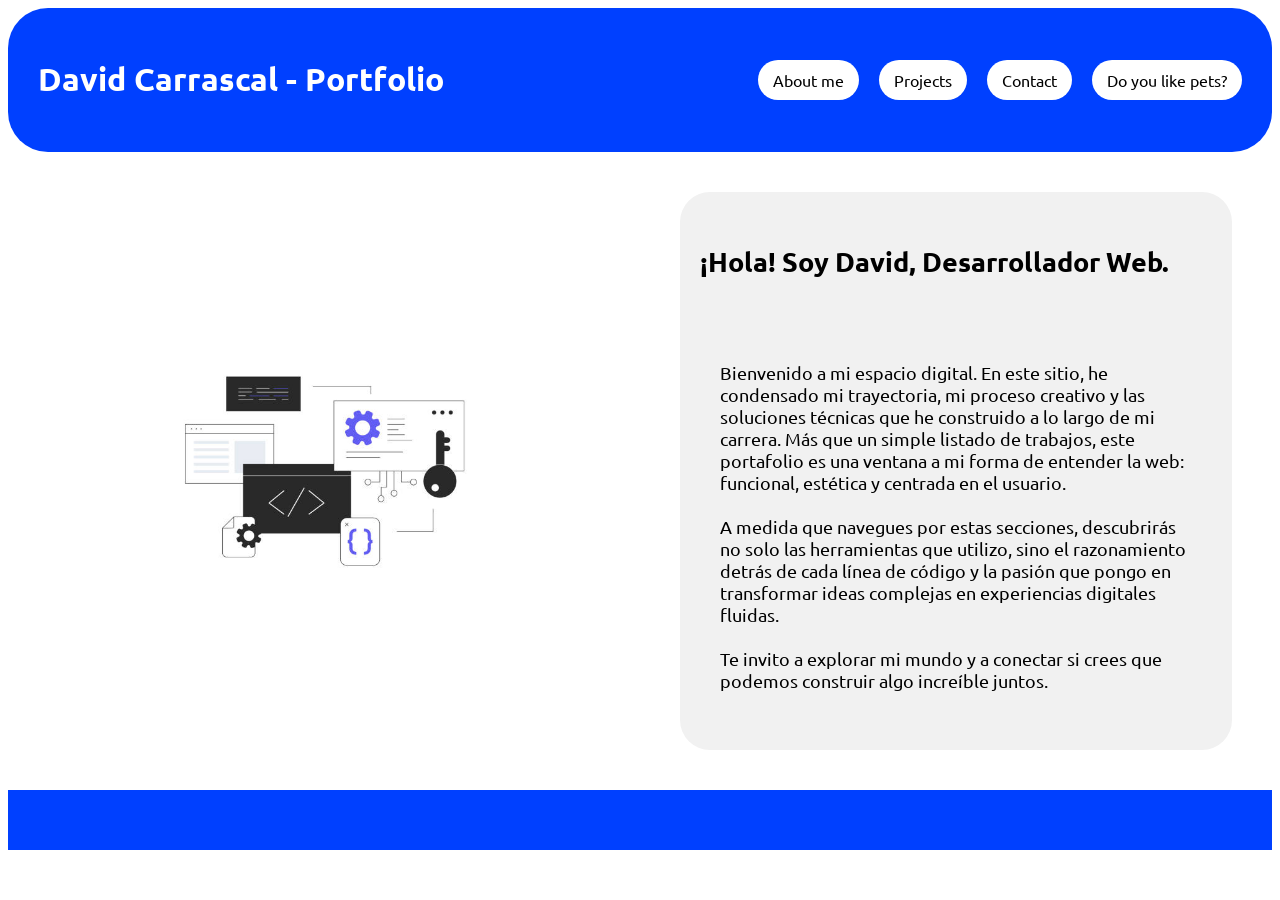
==== index.html @ 627be02f "Estuve trabajando en dar estilos con css" ====
<!DOCTYPE html>
<html lang="es">

<head>
    <meta charset="UTF-8">
    <meta name="viewport" content="width=device-width, initial-scale=1.0">
    <title>Portfolio David Carrascal</title>
    <link rel="stylesheet" href="/src/css/style.css">
    <link rel="shortcut icon" href="/public/icons/icon_portfolio.ico" type="image/x-icon">
    <link rel="preconnect" href="https://fonts.googleapis.com">
    <link rel="preconnect" href="https://fonts.gstatic.com" crossorigin>
    <link
        href="https://fonts.googleapis.com/css2?family=Ubuntu:ital,wght@0,300;0,400;0,500;0,700;1,300;1,400;1,500;1,700&display=swap"
        rel="stylesheet">

    <link rel="stylesheet" href="./src/css/font-ubuntu.css">
</head>

<body>

    <header id="header_index">
        <h1 class="ubuntu-bold">David Carrascal - Portfolio</h1>

        <nav class="ubuntu-regular nav_index">
            <section><a href="./src/views/about_me.html">About me</a></section>
            <section><a href="./src/views/projects.html">Projects</a></section>
            <section><a href="./src/views/contacts.html">Contact</a></section>
            <section><a href="./mascotas.html">Do you like pets?</a></section>
        </nav>

    </header>
    <main class="ubuntu-regular main-index">

        <div class="div-img-index">
            <img class="img-index" src="./public/img/dcc/Img-index.webp" alt="David Carrascal">
        </div>

        <div class="text-box">
            <h2 id="h1-index">¡Hola! Soy David, Desarrollador Web. </h2>
            <p id="p-main-index">
                <br>


                Bienvenido a mi espacio digital. En este sitio, he condensado mi trayectoria, mi proceso creativo y las
                soluciones técnicas que he construido a lo largo de mi carrera. Más que un simple listado de trabajos,
                este portafolio es una ventana a mi forma de entender la web: funcional, estética y centrada en el
                usuario. <br><br>

                A medida que navegues por estas secciones, descubrirás no solo las herramientas que utilizo, sino el
                razonamiento detrás de cada línea de código y la pasión que pongo en transformar ideas complejas en
                experiencias digitales fluidas. <br><br>
                Te invito a explorar mi mundo y a conectar si crees que podemos
                construir algo increíble juntos. <br>
            </p>
        </div>
    </main>

    <footer id="footer-index">

    </footer>

</body>

</html>
---- src/css/style.css ----
a {
    text-decoration: none;

}

#header_index {
    background-color: rgb(0, 64, 255);
    color: white;
    align-items: center;
    padding: 30px;
    justify-content: space-between;
    display: flex;
    border-radius: 40px;

}

.header-about-me {
    background-color: rgb(245, 245, 247);
    color: rgb(0, 64, 255);
    align-items: center;
    padding: 30px;
    justify-content: space-between;
    display: flex;
    border-color: gray;
    border-width: 2px;

}

#main-about-me {
    background-color: rgb(0, 64, 255);
    padding: 20px 20px;
    text-align: left;
    border-radius: 40px;
}

.nav_index section a {
    color: rgb(0, 0, 0);
    padding: 10px 15px;
    border-radius: 20px;
    transition: 0.3s ease;
    background-color: rgb(255, 255, 255);
    display: flex;

}

.nav_index {
    display: flex;
    flex-direction: row;
    justify-content: right; 
    gap: 20px;
    list-style: none;

}

.nav_index section :hover{
    background-color: rgb(199, 199, 199);
    
}

#p-main-index{
    padding: 20px 20px;
    text-align: left;
}

.text-box {
    font-size: large;
    border: 2px rgb(0, 0, 0);
    display: flex;
    padding: 20px;
    margin: 40px;
    border-radius: 30px;
    background-color: rgb(241, 241, 241);
    flex-direction: column;
    padding-top: 30px;
}

.main-index {
    grid-template-columns: 1fr 1fr;
    display: grid;
}
#main-about-me {
    grid-template-columns: 1fr 1fr;
    display: grid;
}

.img-index {
    width: 60%;
    height: auto;
    border-radius: 30px;
}

.div-img-index {
    display: flex;
    justify-content: center;
    align-items: center;
}
#footer-index {
    background-color: rgb(0, 64, 255);
    color: white;
    align-items: center;
    padding: 30px;
    justify-content: center;
    display: flex;
}

.nav-about-me section a{
    color: rgb(255, 255, 255);
    padding: 10px 15px;
    border-radius: 20px;
    transition: 0.3s ease;
    background-color: rgb(0, 64, 255);
    display: flex;
}
---- src/css/font-ubuntu.css ----
.ubuntu-light {
  font-family: "Ubuntu", sans-serif;
  font-weight: 300;
  font-style: normal;
}

.ubuntu-regular {
  font-family: "Ubuntu", sans-serif;
  font-weight: 400;
  font-style: normal;
}

.ubuntu-medium {
  font-family: "Ubuntu", sans-serif;
  font-weight: 500;
  font-style: normal;
}

.ubuntu-bold {
  font-family: "Ubuntu", sans-serif;
  font-weight: 700;
  font-style: normal;
}

.ubuntu-light-italic {
  font-family: "Ubuntu", sans-serif;
  font-weight: 300;
  font-style: italic;
}

.ubuntu-regular-italic {
  font-family: "Ubuntu", sans-serif;
  font-weight: 400;
  font-style: italic;
}

.ubuntu-medium-italic {
  font-family: "Ubuntu", sans-serif;
  font-weight: 500;
  font-style: italic;
}

.ubuntu-bold-italic {
  font-family: "Ubuntu", sans-serif;
  font-weight: 700;
  font-style: italic;
}
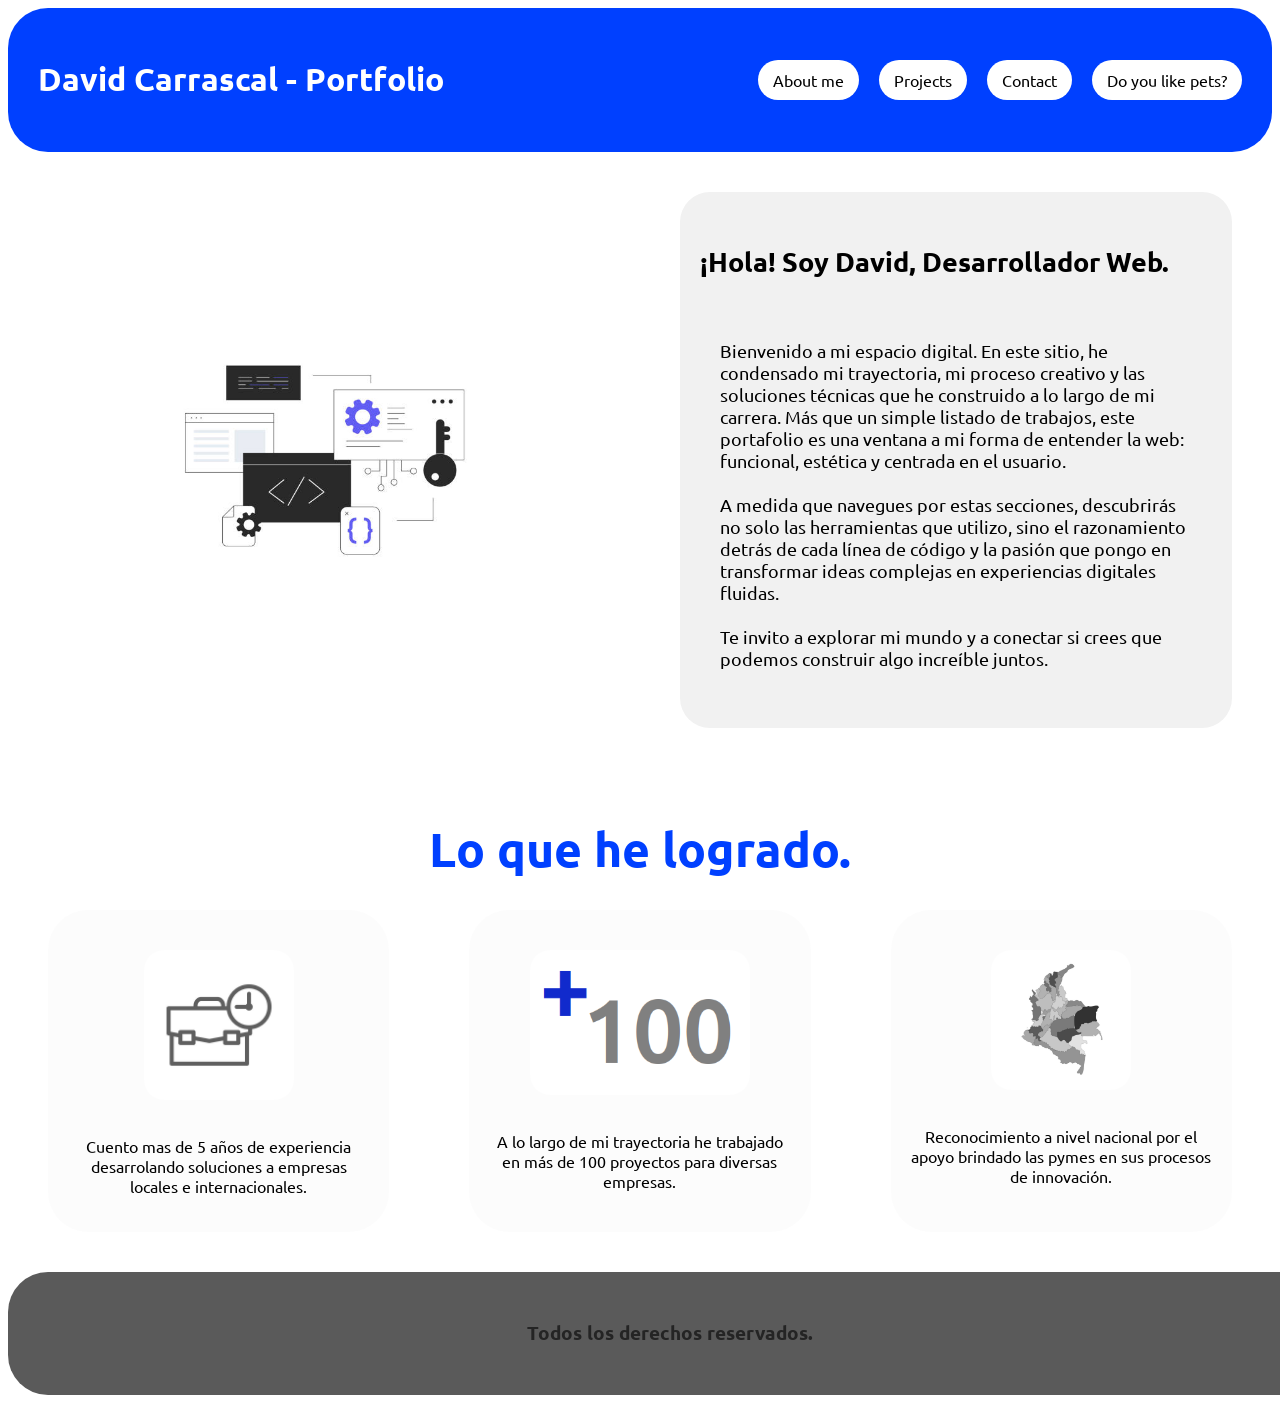
==== commit d935402a: "he trabajado en la pestaña principal dando estilos" ====
--- a/index.html
+++ b/index.html
@@ -30,33 +30,58 @@
 
     </header>
     <main class="ubuntu-regular main-index">
+        <section id="section1-index">
+            <div class="div-img-index">
+                <img class="img-index" src="./public/img/dcc/Img-index.webp" alt="David Carrascal">
+            </div>
 
-        <div class="div-img-index">
-            <img class="img-index" src="./public/img/dcc/Img-index.webp" alt="David Carrascal">
-        </div>
+            <div class="text-box">
+                <h2 id="h1-index">¡Hola! Soy David, Desarrollador Web. </h2>
+                <p id="p-main-index">  
 
-        <div class="text-box">
-            <h2 id="h1-index">¡Hola! Soy David, Desarrollador Web. </h2>
-            <p id="p-main-index">
-                <br>
+                    Bienvenido a mi espacio digital. En este sitio, he condensado mi trayectoria, mi proceso creativo y
+                    las
+                    soluciones técnicas que he construido a lo largo de mi carrera. Más que un simple listado de
+                    trabajos,
+                    este portafolio es una ventana a mi forma de entender la web: funcional, estética y centrada en el
+                    usuario. <br><br>
 
+                    A medida que navegues por estas secciones, descubrirás no solo las herramientas que utilizo, sino el
+                    razonamiento detrás de cada línea de código y la pasión que pongo en transformar ideas complejas en
+                    experiencias digitales fluidas. <br><br>
+                    Te invito a explorar mi mundo y a conectar si crees que podemos
+                    construir algo increíble juntos. <br>
+                </p>
+            </div>
+        </section>
+        <section>
+            <div id="title-main-index">
+                <h1>Lo que he logrado.</h1>
+            </div>
+        </section>
 
-                Bienvenido a mi espacio digital. En este sitio, he condensado mi trayectoria, mi proceso creativo y las
-                soluciones técnicas que he construido a lo largo de mi carrera. Más que un simple listado de trabajos,
-                este portafolio es una ventana a mi forma de entender la web: funcional, estética y centrada en el
-                usuario. <br><br>
+        <section id="section2-index">
 
-                A medida que navegues por estas secciones, descubrirás no solo las herramientas que utilizo, sino el
-                razonamiento detrás de cada línea de código y la pasión que pongo en transformar ideas complejas en
-                experiencias digitales fluidas. <br><br>
-                Te invito a explorar mi mundo y a conectar si crees que podemos
-                construir algo increíble juntos. <br>
-            </p>
-        </div>
+            <div id="box1">
+                <img class="img1-div-index" src="/public/img/dcc/istockphoto-1161199631-612x612.webp"
+                    alt="Imagen de experiencia">
+                <p>Cuento mas de 5 años de experiencia desarrolando soluciones a empresas locales e internacionales.</p>
+
+            </div>
+            <div id="box2">
+                <img class="img2-div-index" src="/public/img/dcc/Captura desde 2026-04-13 13-21-13.png"
+                    alt="Imagen de proyectos">
+                <p>A lo largo de mi trayectoria he trabajado en más de 100 proyectos para diversas empresas.</p>
+            </div>
+            <div id="box3">
+                <img class="img3-div-index" src="/public/img/dcc/mapofcolombia.webp" alt="Mapa de colombia">
+                <p>Reconocimiento a nivel nacional por el apoyo brindado las pymes en sus procesos de innovación.</p>
+            </div>
+        </section>
     </main>
 
-    <footer id="footer-index">
-
+    <footer class="ubuntu-regular" id="footer-index">
+        <h3>Todos los derechos reservados.</h3>
     </footer>
 
 </body>
--- a/src/css/style.css
+++ b/src/css/style.css
@@ -63,6 +63,16 @@
     text-align: left;
 }
 
+#title-main-index{
+    color: rgb(0, 64, 255);
+    width: 100%;
+    height: 10px;
+    text-align: center;
+    margin-top: 10px;
+    margin-bottom: 10px;
+    display: inline-block;
+    font-size: 2rem;
+}
 .text-box {
     font-size: large;
     border: 2px rgb(0, 0, 0);
@@ -75,10 +85,52 @@
     padding-top: 30px;
 }
 
-.main-index {
+#box1 {
+    border: 4px  rgb(215, 215, 215);
+    flex-direction: column;
+    align-items: center;
+    text-align: center ;
+    display: flex;
+    padding: 20px;
+    margin: 40px;
+    border-radius: 40px;
+    background-color: rgba(241, 241, 241, 0.244);
+}
+
+#box2 {
+    border: 4px  rgb(215, 215, 215);
+    flex-direction: column;
+    align-items: center;
+    text-align: center ;
+    display: flex;
+    padding: 20px;
+    margin: 40px;
+    border-radius: 40px;
+    background-color: rgba(241, 241, 241, 0.244);
+}
+
+#box3 {
+    border: 4px  rgb(215, 215, 215);
+    flex-direction: column;
+    align-items: center;
+    text-align: center ;
+    display: flex;
+    padding: 20px;
+    margin: 40px;
+    border-radius: 40px;
+    background-color: rgba(241, 241, 241, 0.244);
+}
+
+#section1-index {
     grid-template-columns: 1fr 1fr;
     display: grid;
 }
+
+#section2-index {
+    grid-template-columns: 1fr 1fr 1fr;
+    display: grid;
+}
+
 #main-about-me {
     grid-template-columns: 1fr 1fr;
     display: grid;
@@ -89,6 +141,29 @@
     height: auto;
     border-radius: 30px;
 }
+.img1-div-index {
+    display: flex;
+    padding: 20px;
+    border-radius: 40px;
+    justify-content: center;
+    max-width: 150px;
+}
+
+.img2-div-index {
+    display: flex;
+    padding: 20px;
+    border-radius: 40px;
+    justify-content: center;
+    max-width: 220px;
+}
+.img3-div-index {
+    display: flex;
+    padding: 20px;
+    border-radius: 40px;
+    justify-content: center;
+    max-width: 140px;
+}
+
 
 .div-img-index {
     display: flex;
@@ -96,12 +171,15 @@
     align-items: center;
 }
 #footer-index {
-    background-color: rgb(0, 64, 255);
-    color: white;
+    background-color: rgb(90, 90, 90);
+    color: rgb(36, 36, 36);
     align-items: center;
     padding: 30px;
     justify-content: center;
-    display: flex;
+    display:flex;
+    border-radius: 40px;
+    width: 100%;
+    position: relative
 }
 
 .nav-about-me section a{
@@ -111,4 +189,4 @@
     transition: 0.3s ease;
     background-color: rgb(0, 64, 255);
     display: flex;
-}+}
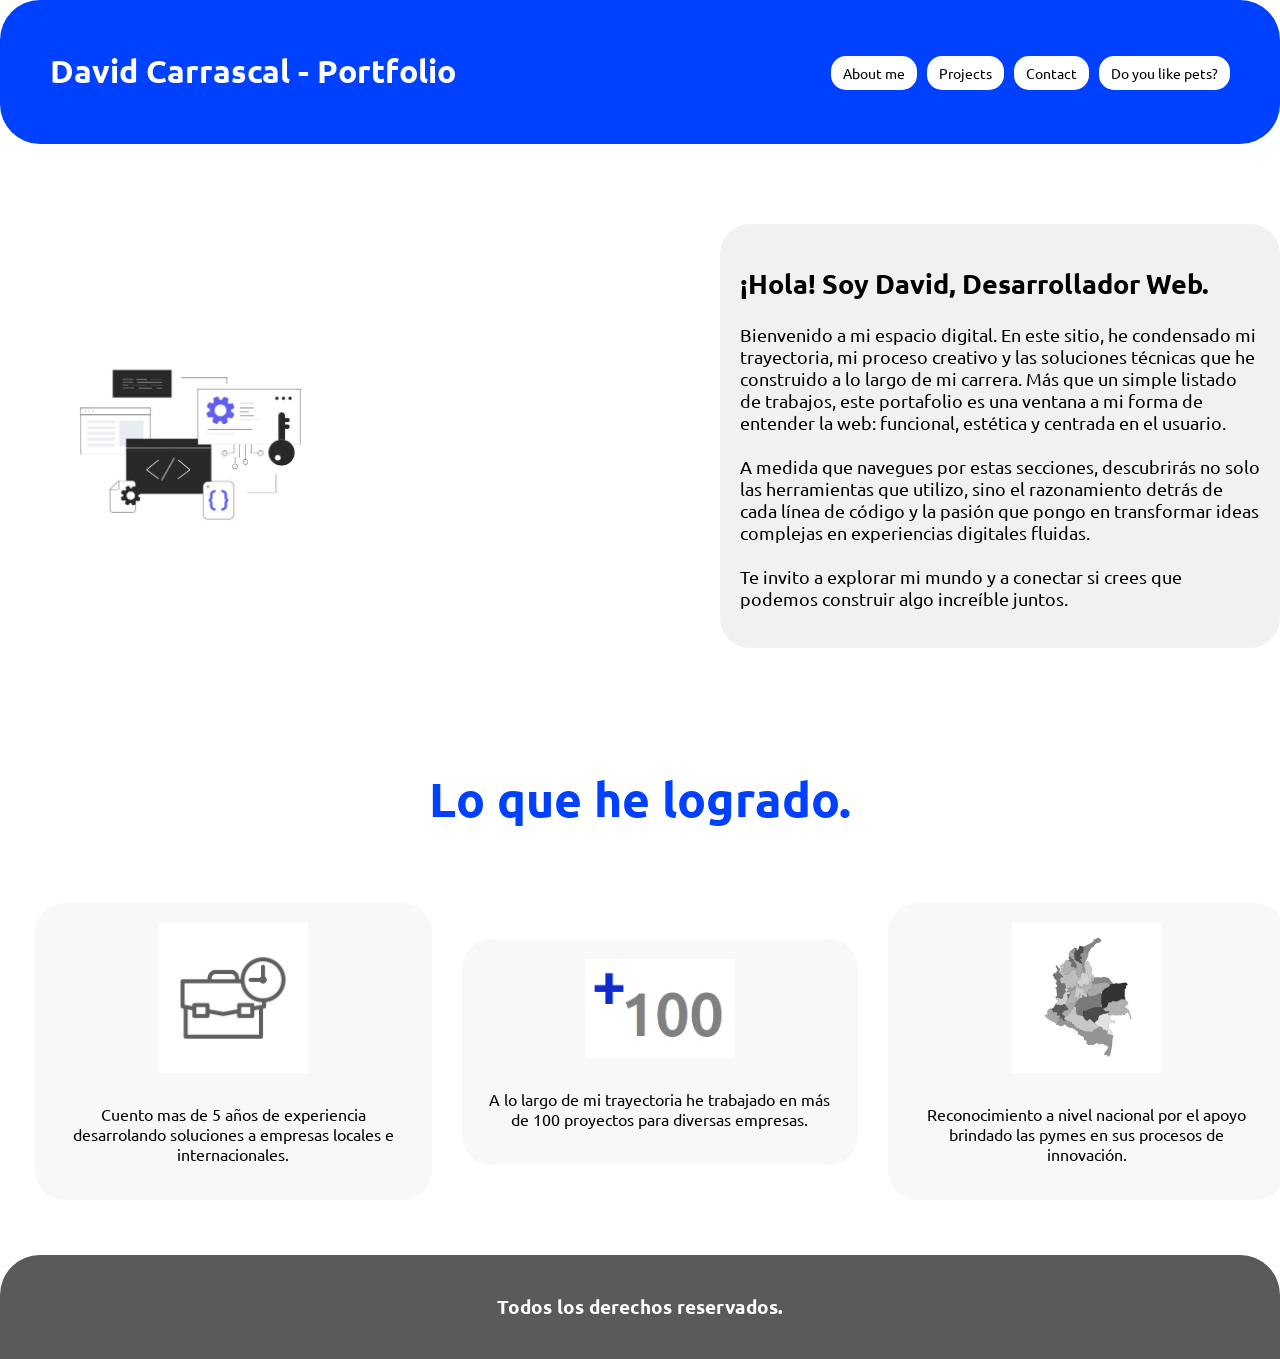
==== commit 24867731: "estoy trabajando en responsive" ====
--- a/index.html
+++ b/index.html
@@ -5,7 +5,7 @@
     <meta charset="UTF-8">
     <meta name="viewport" content="width=device-width, initial-scale=1.0">
     <title>Portfolio David Carrascal</title>
-    <link rel="stylesheet" href="/src/css/style.css">
+    <link rel="stylesheet" href="/src/css/index.css">
     <link rel="shortcut icon" href="/public/icons/icon_portfolio.ico" type="image/x-icon">
     <link rel="preconnect" href="https://fonts.googleapis.com">
     <link rel="preconnect" href="https://fonts.gstatic.com" crossorigin>
@@ -21,7 +21,7 @@
     <header id="header_index">
         <h1 class="ubuntu-bold">David Carrascal - Portfolio</h1>
 
-        <nav class="ubuntu-regular nav_index">
+        <nav class="ubuntu-regular nav_index menu-index">
             <section><a href="./src/views/about_me.html">About me</a></section>
             <section><a href="./src/views/projects.html">Projects</a></section>
             <section><a href="./src/views/contacts.html">Contact</a></section>
@@ -37,7 +37,7 @@
 
             <div class="text-box">
                 <h2 id="h1-index">¡Hola! Soy David, Desarrollador Web. </h2>
-                <p id="p-main-index">  
+                <p id="p-main-index">
 
                     Bienvenido a mi espacio digital. En este sitio, he condensado mi trayectoria, mi proceso creativo y
                     las
--- a/src/css/index.css
+++ b/src/css/index.css
@@ -0,0 +1,156 @@
+/* --- ESTILOS GENERALES --- */
+a {
+    text-decoration: none;
+}
+
+body {
+    margin: 0;
+    overflow-x: hidden;
+    /* Evita scroll horizontal */
+}
+
+/* --- HEADER --- */
+#header_index {
+    background-color: rgb(0, 64, 255);
+    color: white;
+    padding: 20px;
+    display: flex;
+    flex-direction: column;
+    /* Móvil: uno debajo del otro */
+    align-items: center;
+    text-align: center;
+    box-sizing: border-box;
+    width: 100%;
+    /* Redondeado solo abajo para móvil */
+    gap: 20px;
+}
+
+
+.nav_index {
+    display: flex;
+    flex-wrap: wrap;
+    /* Permite que los botones bajen si no caben */
+    justify-content: center;
+    gap: 10px;
+    list-style: none;
+    padding: 0;
+}
+
+.nav_index section a {
+    color: rgb(0, 0, 0);
+    padding: 8px 12px;
+    border-radius: 15px;
+    transition: 0.3s ease;
+    background-color: rgb(255, 255, 255);
+    font-size: 0.9rem;
+}
+
+/* --- SECCIONES PRINCIPALES --- */
+#section1-index,
+#section2-index,
+#main-about-me {
+    display: flex;
+    flex-direction: column;
+    /* Apilado en móvil */
+    align-items: center;
+    width: 100%;
+}
+
+.text-box,
+#box1,
+#box2,
+#box3 {
+    font-size: 1rem;
+    padding: 20px;
+    margin: 15px;
+    /* Margen reducido en móvil */
+    border-radius: 30px;
+    background-color: rgb(241, 241, 241);
+    box-sizing: border-box;
+}
+
+#box1,
+#box2,
+#box3 {
+    background-color: rgba(241, 241, 241, 0.5);
+    display: flex;
+    flex-direction: column;
+    align-items: center;
+    text-align: center;
+}
+
+/* --- IMÁGENES --- */
+.img-index {
+    width: 80%;
+    /* Más grande en móvil */
+    max-width: 300px;
+    height: auto;
+    border-radius: 30px;
+    margin-top: 20px;
+}
+
+.img1-div-index,
+.img2-div-index,
+.img3-div-index {
+    width: 100%;
+    max-width: 150px;
+    height: auto;
+    margin-bottom: 15px;
+}
+
+/* --- TÍTULOS --- */
+#title-main-index {
+    color: rgb(0, 64, 255);
+    text-align: center;
+    margin: 30px 0;
+    font-size: 1.5rem;
+}
+
+/* --- FOOTER --- */
+#footer-index {
+    background-color: rgb(90, 90, 90);
+    color: white;
+    padding: 20px;
+    text-align: center;
+    border-radius: 40px 40px 0 0;
+    margin-top: 20px;
+}
+
+/* --- MEDIA QUERY: PANTALLAS GRANDES (PC) --- */
+@media (min-width: 800px) {
+    #header_index {
+        flex-direction: row;
+        /* Horizontal en PC */
+        justify-content: space-between;
+        padding: 30px 50px;
+        border-radius: 40px;
+    }
+
+    .nav_index {
+        justify-content: flex-end;
+    }
+
+    #section1-index {
+        display: grid;
+        grid-template-columns: 1fr 1fr;
+        /* Dos columnas */
+        align-items: center;
+        padding: 40px;
+    }
+
+    #section2-index {
+        display: grid;
+        grid-template-columns: 1fr 1fr 1fr;
+        /* Tres columnas */
+        padding: 20px;
+    }
+
+    .text-box {
+        margin: 40px;
+        font-size: large;
+    }
+
+    #title-main-index {
+        font-size: 2rem;
+    }
+}
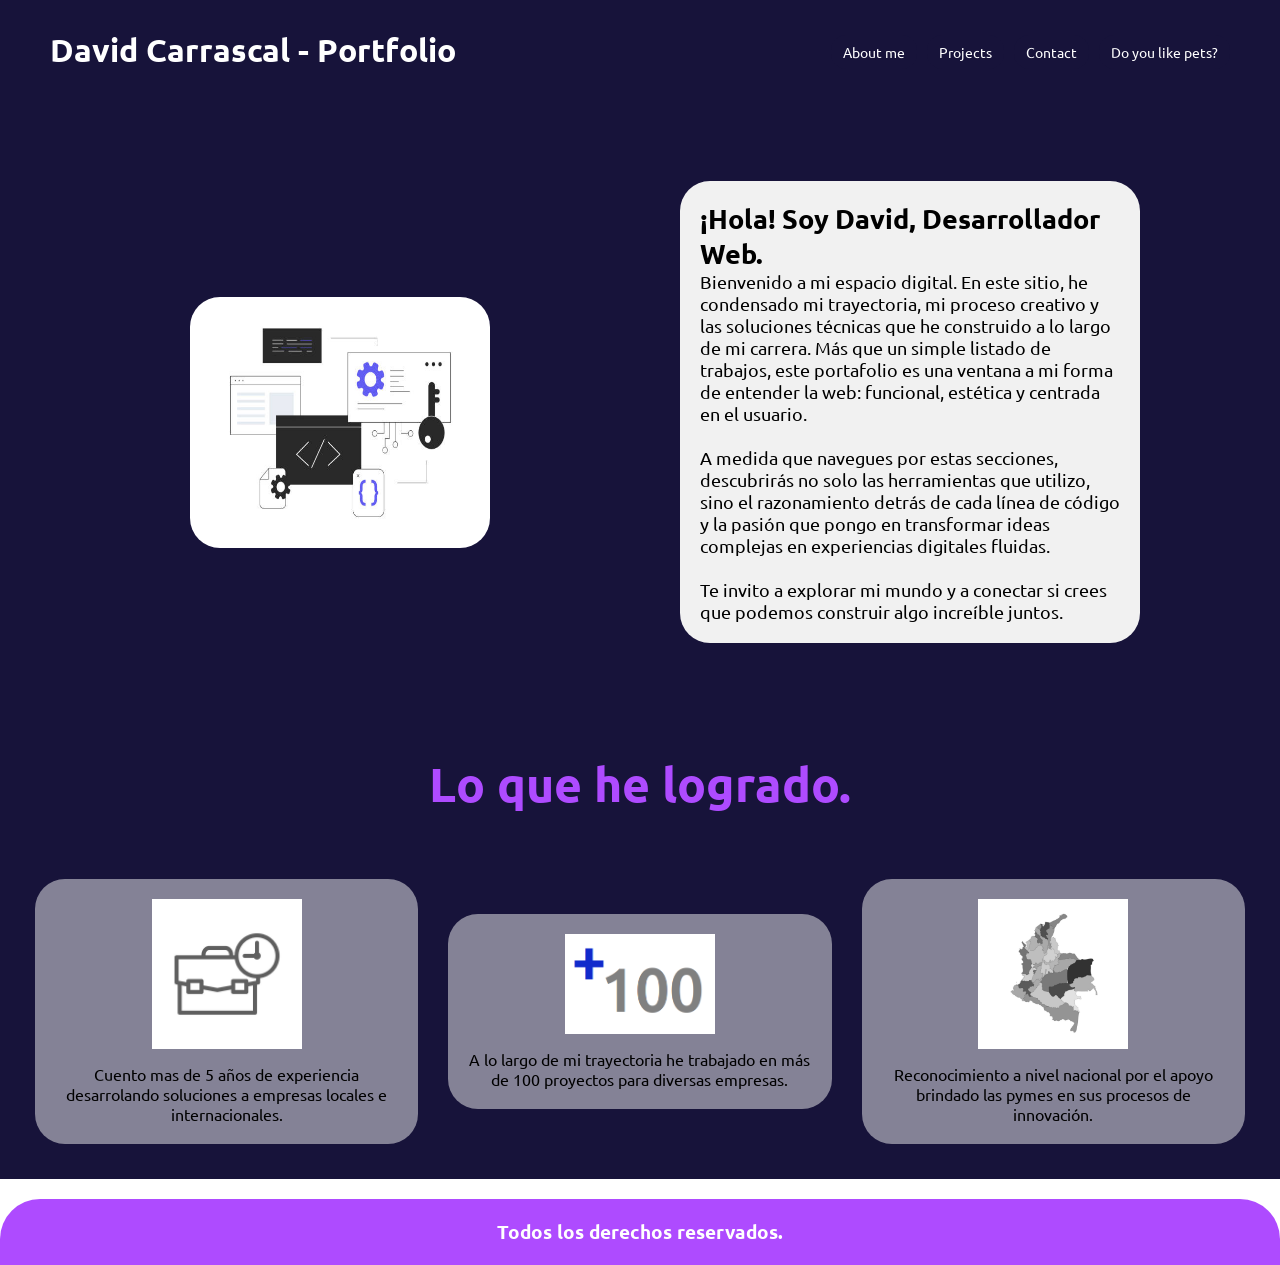
==== commit af98f649: "estoy cambiando el estilo de colores" ====
--- a/index.html
+++ b/index.html
@@ -25,7 +25,7 @@
             <section><a href="./src/views/about_me.html">About me</a></section>
             <section><a href="./src/views/projects.html">Projects</a></section>
             <section><a href="./src/views/contacts.html">Contact</a></section>
-            <section><a href="./mascotas.html">Do you like pets?</a></section>
+            <section><a id="button-pets" href="./mascotas.html">Do you like pets?</a></section>
         </nav>
 
     </header>
--- a/src/css/index.css
+++ b/src/css/index.css
@@ -1,4 +1,11 @@
 /* --- ESTILOS GENERALES --- */
+
+*{
+    margin: 0%;
+    padding: 0%;
+    box-sizing: border-box;
+}
+
 a {
     text-decoration: none;
 }
@@ -11,7 +18,7 @@
 
 /* --- HEADER --- */
 #header_index {
-    background-color: rgb(0, 64, 255);
+    background-color: rgb(23, 19, 58);
     color: white;
     padding: 20px;
     display: flex;
@@ -25,6 +32,9 @@
     gap: 20px;
 }
 
+.main-index {
+    background-color: rgb(23, 19, 58);;
+}
 
 .nav_index {
     display: flex;
@@ -34,15 +44,24 @@
     gap: 10px;
     list-style: none;
     padding: 0;
+
+}
+
+.nav_index section :hover {
+    background-color: rgb(106, 52, 142);
+    color: rgb(255, 255, 255);
+
 }
 
 .nav_index section a {
-    color: rgb(0, 0, 0);
+    color: rgb(255, 255, 255);
     padding: 8px 12px;
     border-radius: 15px;
+    border-color: white;
     transition: 0.3s ease;
-    background-color: rgb(255, 255, 255);
-    font-size: 0.9rem;
+    background-color: rgb(23, 19, 58);
+    font-size: 0.9rem;3
+ 
 }
 
 /* --- SECCIONES PRINCIPALES --- */
@@ -81,12 +100,15 @@
 
 /* --- IMÁGENES --- */
 .img-index {
-    width: 80%;
+    width: 100%;
     /* Más grande en móvil */
     max-width: 300px;
     height: auto;
     border-radius: 30px;
     margin-top: 20px;
+    align-content: center;
+    justify-content: center;
+    align-content: center;
 }
 
 .img1-div-index,
@@ -100,7 +122,7 @@
 
 /* --- TÍTULOS --- */
 #title-main-index {
-    color: rgb(0, 64, 255);
+    color: rgb(174, 75, 255);
     text-align: center;
     margin: 30px 0;
     font-size: 1.5rem;
@@ -108,7 +130,7 @@
 
 /* --- FOOTER --- */
 #footer-index {
-    background-color: rgb(90, 90, 90);
+    background-color: rgb(174, 75, 255);
     color: white;
     padding: 20px;
     text-align: center;
@@ -123,7 +145,7 @@
         /* Horizontal en PC */
         justify-content: space-between;
         padding: 30px 50px;
-        border-radius: 40px;
+        border-radius: 0px;
     }
 
     .nav_index {
@@ -148,9 +170,15 @@
     .text-box {
         margin: 40px;
         font-size: large;
+        margin-right: 100px;
     }
 
     #title-main-index {
         font-size: 2rem;
     }
+    .div-img-index {
+        display: flex;
+        height: 50%;
+        justify-content: center;
+    }
 }
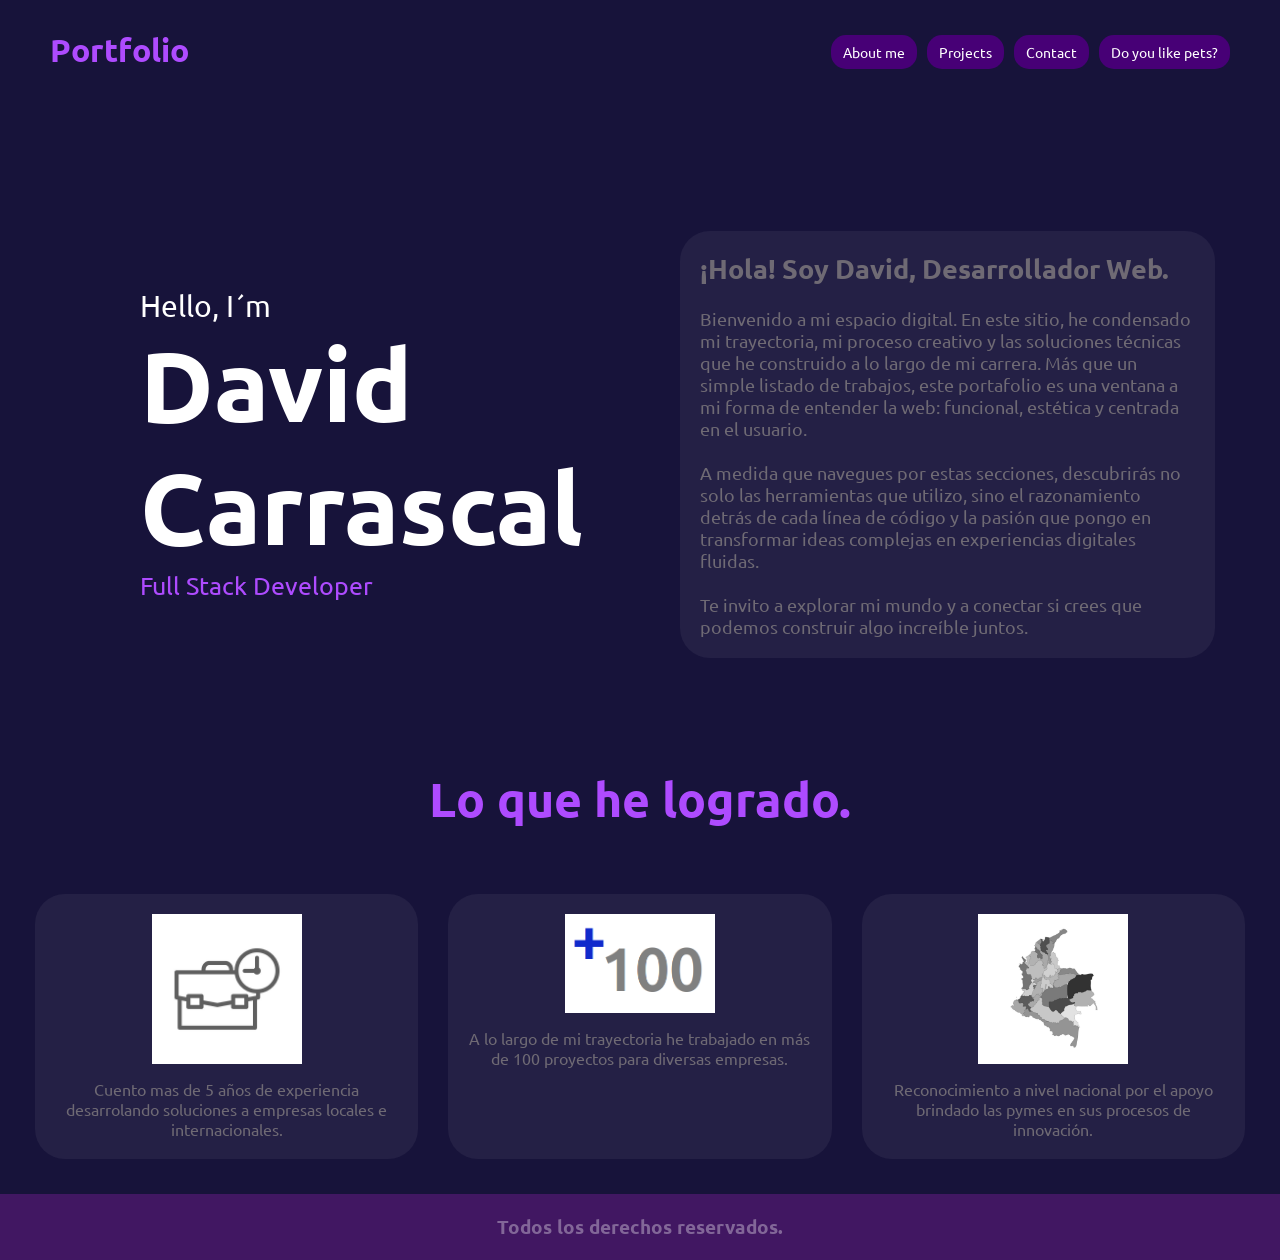
==== commit 39fd76e3: "hice cambios en estilos" ====
--- a/index.html
+++ b/index.html
@@ -19,7 +19,7 @@
 <body>
 
     <header id="header_index">
-        <h1 class="ubuntu-bold">David Carrascal - Portfolio</h1>
+        <h1 class="ubuntu-bold">Portfolio</h1>
 
         <nav class="ubuntu-regular nav_index menu-index">
             <section><a href="./src/views/about_me.html">About me</a></section>
@@ -31,13 +31,15 @@
     </header>
     <main class="ubuntu-regular main-index">
         <section id="section1-index">
-            <div class="div-img-index">
-                <img class="img-index" src="./public/img/dcc/Img-index.webp" alt="David Carrascal">
+            <div class="profile-text">
+                <p id="hello-center-text">Hello, I´m </p>
+                <h1 class="center-text">David <br> Carrascal</h1>
+                <p id="p-center-text">Full Stack Developer</p>
             </div>
 
             <div class="text-box">
                 <h2 id="h1-index">¡Hola! Soy David, Desarrollador Web. </h2>
-                <p id="p-main-index">
+                <p id="p-main-index"><br>
 
                     Bienvenido a mi espacio digital. En este sitio, he condensado mi trayectoria, mi proceso creativo y
                     las
--- a/src/css/index.css
+++ b/src/css/index.css
@@ -1,6 +1,6 @@
 /* --- ESTILOS GENERALES --- */
 
-*{
+* {
     margin: 0%;
     padding: 0%;
     box-sizing: border-box;
@@ -19,7 +19,7 @@
 /* --- HEADER --- */
 #header_index {
     background-color: rgb(23, 19, 58);
-    color: white;
+    color: rgb(174, 75, 255);
     padding: 20px;
     display: flex;
     flex-direction: column;
@@ -33,7 +33,8 @@
 }
 
 .main-index {
-    background-color: rgb(23, 19, 58);;
+    background-color: rgb(23, 19, 58);
+    ;
 }
 
 .nav_index {
@@ -48,8 +49,8 @@
 }
 
 .nav_index section :hover {
-    background-color: rgb(106, 52, 142);
-    color: rgb(255, 255, 255);
+    background-color: rgb(255, 255, 255);
+    color: rgb(106, 52, 142);
 
 }
 
@@ -59,9 +60,8 @@
     border-radius: 15px;
     border-color: white;
     transition: 0.3s ease;
-    background-color: rgb(23, 19, 58);
-    font-size: 0.9rem;3
- 
+    background-color: rgb(71, 0, 118);
+    font-size: 0.9rem;
 }
 
 /* --- SECCIONES PRINCIPALES --- */
@@ -71,8 +71,29 @@
     display: flex;
     flex-direction: column;
     /* Apilado en móvil */
-    align-items: center;
+    align-items: center¿;
     width: 100%;
+}
+
+.profile-text {
+    color: white;
+    text-align: left;
+    margin: 30px;
+    padding-left: 0px;
+}
+
+#hello-center-text {
+    font-size: 25px;
+}
+
+.center-text {
+    font-size: 40px;
+}
+
+#p-center-text {
+    color: rgb(174, 75, 255);
+    text-align: left;
+
 }
 
 .text-box,
@@ -84,14 +105,15 @@
     margin: 15px;
     /* Margen reducido en móvil */
     border-radius: 30px;
-    background-color: rgb(241, 241, 241);
+    background-color: rgba(241, 241, 241, 0.055);
     box-sizing: border-box;
+    color: rgb(111, 106, 116);
 }
 
 #box1,
 #box2,
 #box3 {
-    background-color: rgba(241, 241, 241, 0.5);
+    background-color: rgba(241, 241, 241, 0.055);
     display: flex;
     flex-direction: column;
     align-items: center;
@@ -99,18 +121,6 @@
 }
 
 /* --- IMÁGENES --- */
-.img-index {
-    width: 100%;
-    /* Más grande en móvil */
-    max-width: 300px;
-    height: auto;
-    border-radius: 30px;
-    margin-top: 20px;
-    align-content: center;
-    justify-content: center;
-    align-content: center;
-}
-
 .img1-div-index,
 .img2-div-index,
 .img3-div-index {
@@ -130,12 +140,10 @@
 
 /* --- FOOTER --- */
 #footer-index {
-    background-color: rgb(174, 75, 255);
-    color: white;
+    background-color: rgb(65, 23, 98);
+    color: rgba(255, 255, 255, 0.347);
     padding: 20px;
     text-align: center;
-    border-radius: 40px 40px 0 0;
-    margin-top: 20px;
 }
 
 /* --- MEDIA QUERY: PANTALLAS GRANDES (PC) --- */
@@ -148,6 +156,7 @@
         border-radius: 0px;
     }
 
+
     .nav_index {
         justify-content: flex-end;
     }
@@ -158,6 +167,7 @@
         /* Dos columnas */
         align-items: center;
         padding: 40px;
+        padding-top: 90px;
     }
 
     #section2-index {
@@ -170,15 +180,41 @@
     .text-box {
         margin: 40px;
         font-size: large;
-        margin-right: 100px;
+        margin-right: 25px;
     }
 
     #title-main-index {
         font-size: 2rem;
     }
+
     .div-img-index {
         display: flex;
         height: 50%;
         justify-content: center;
     }
-}+
+    .center-text {
+        font-size: 100px
+    }
+
+    #hello-center-text {
+        font-size: 30px;
+    }
+    #p-center-text {
+        font-size: 25px;
+    }
+    .profile-text {
+        color: white;
+        text-align: left;
+        margin: 20px;
+        padding-left: 80px;
+
+    }
+
+    .center-text {
+        text-align: left;
+    }
+
+    #hello-center-text {
+        text-align: left;
+    }}
